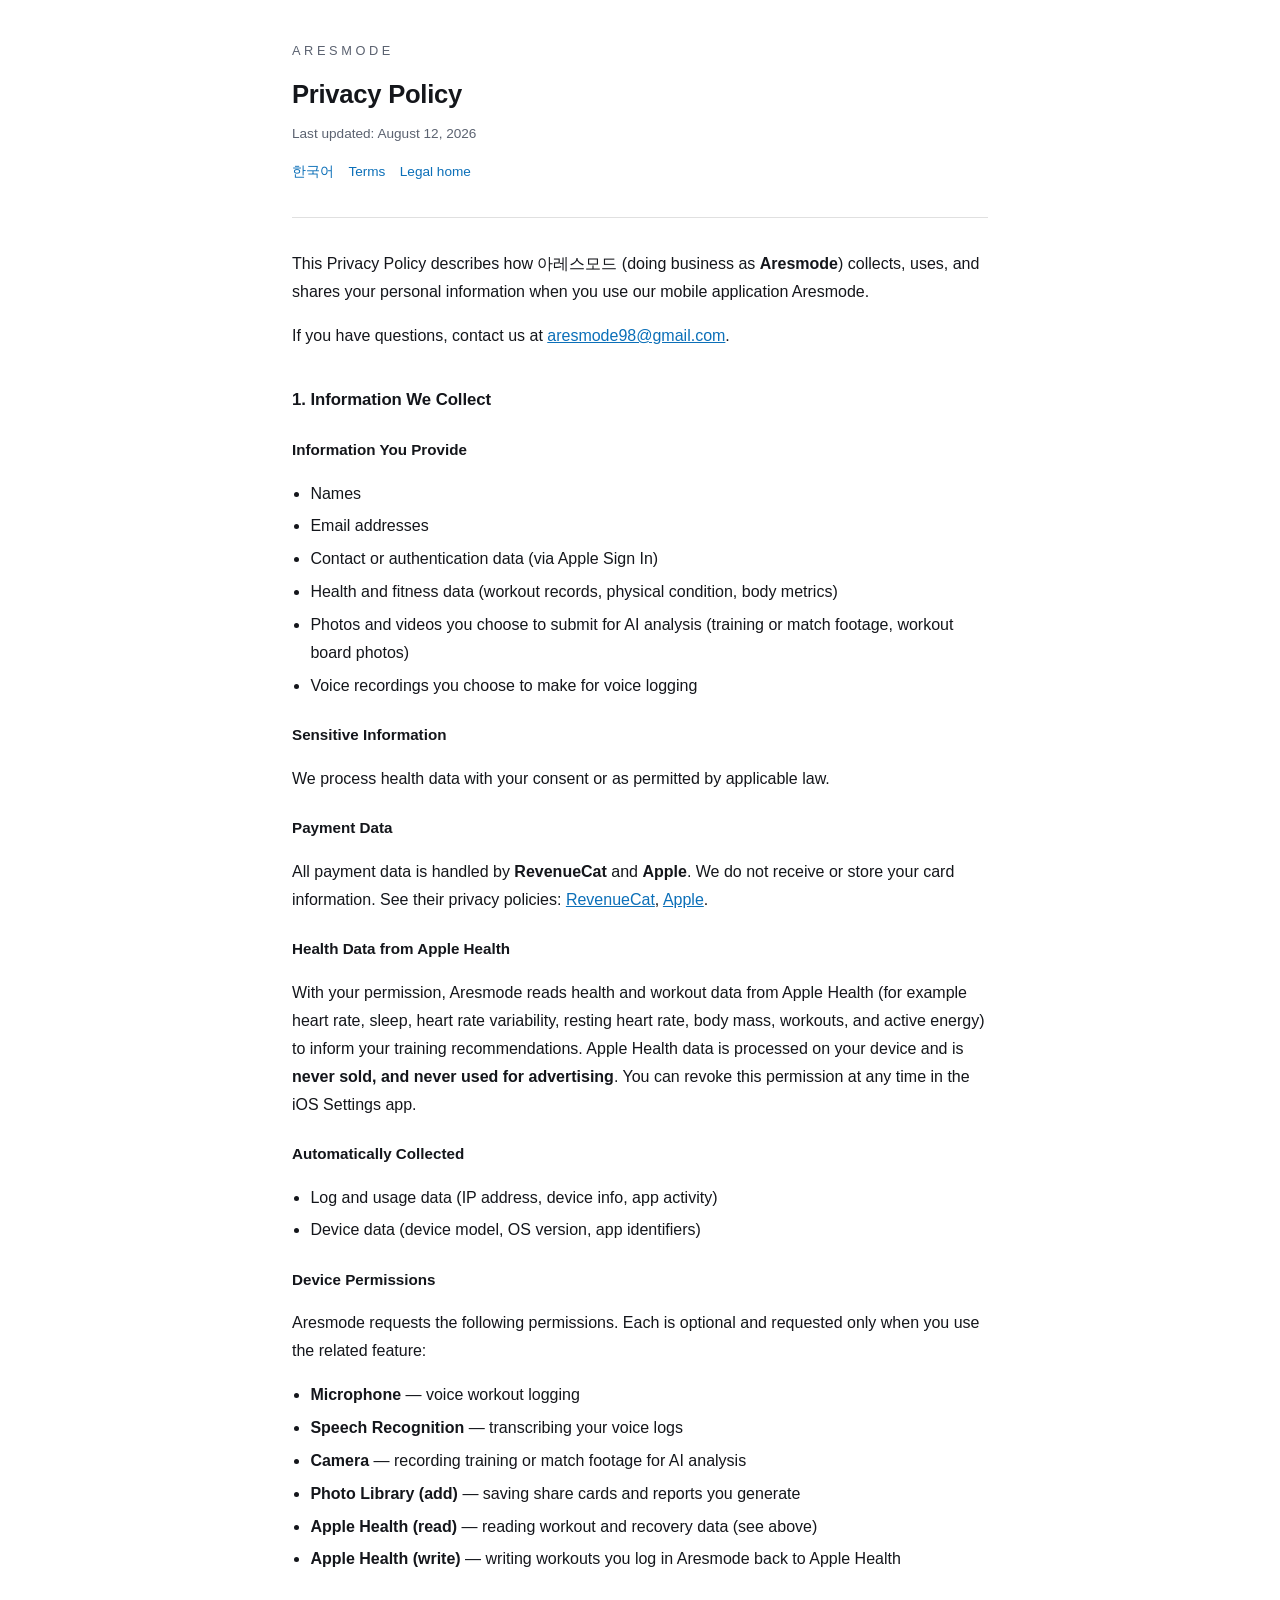
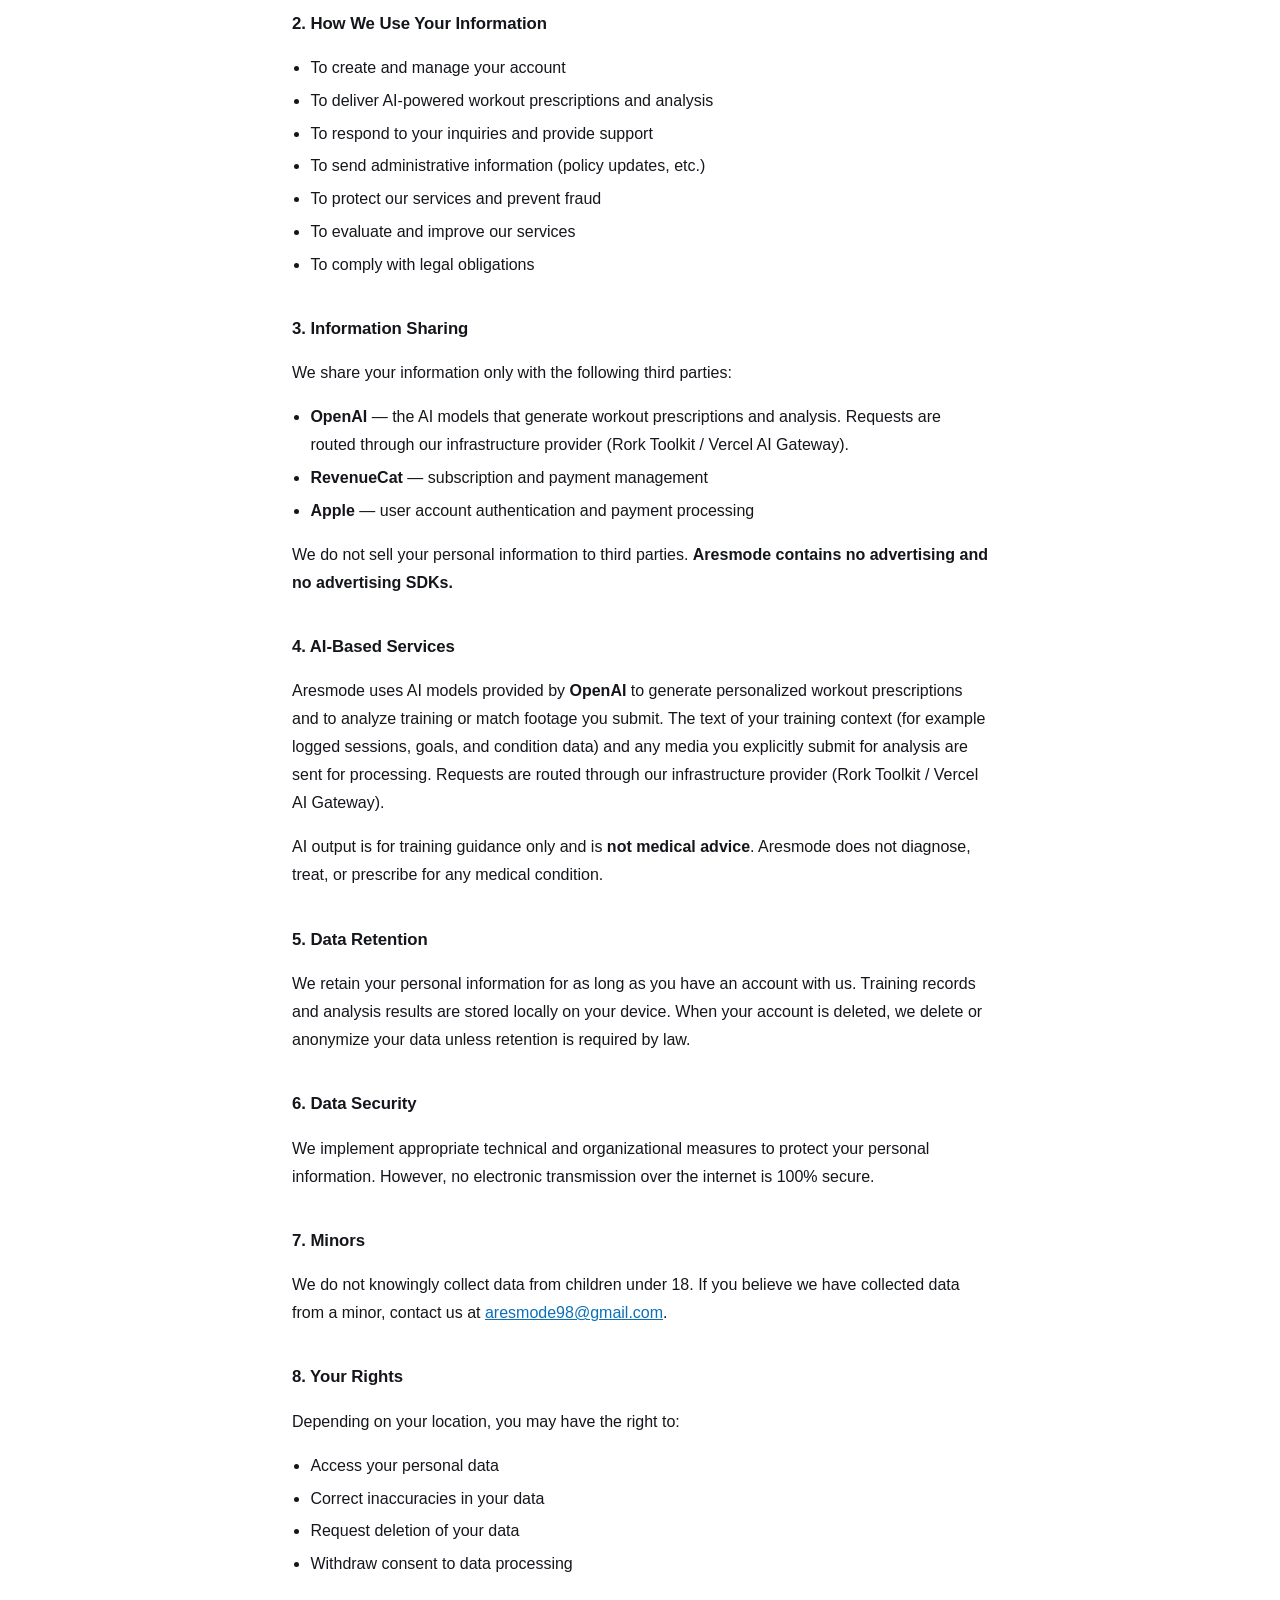
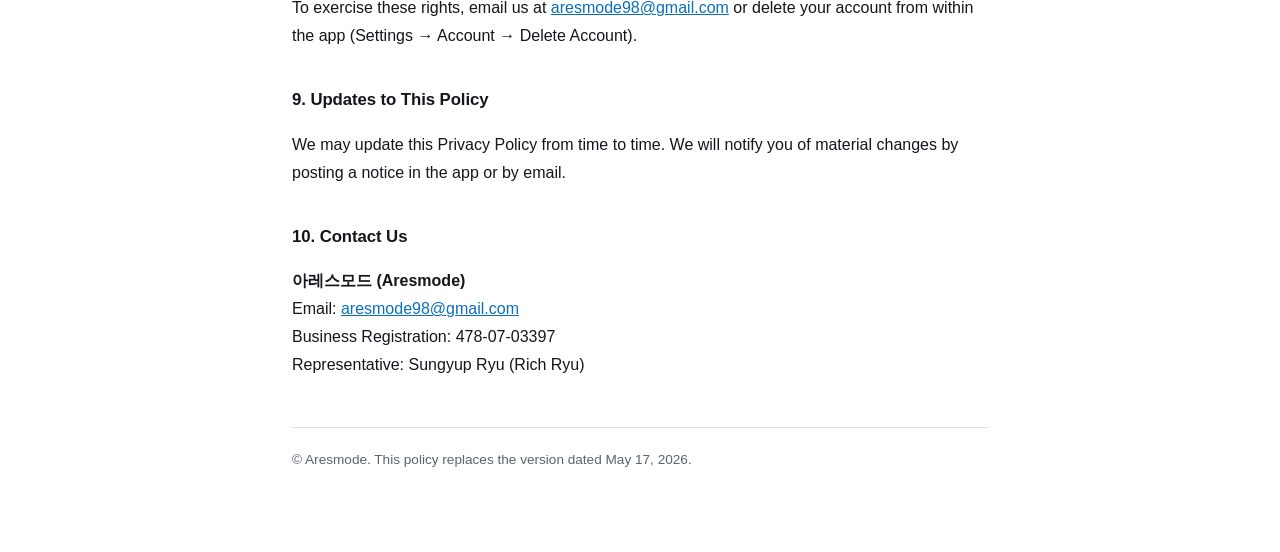
==== privacy/index.html @ 4cfdf3f3 "Aresmode legal — privacy & terms (en/ko) 라이브 문서(2026-05-17)를 옮기면서 코드와 어긋난 사실 3건을 정정: · AI 제공자 Anthro" ====
<!doctype html><html lang="en"><head><meta charset="utf-8">
<meta name="viewport" content="width=device-width,initial-scale=1">
<title>Privacy Policy — Aresmode</title><link rel="stylesheet" href="../style.css"></head>
<body><div class="wrap">
<header><div class="mark">Aresmode</div><h1>Privacy Policy</h1>
<p class="meta">Last updated: August 12, 2026</p>
<p class="lang"><a href="../ko/privacy/">한국어</a><a href="../terms/">Terms</a><a href="../">Legal home</a></p></header>

<p>This Privacy Policy describes how 아레스모드 (doing business as <strong>Aresmode</strong>) collects, uses, and shares your personal information when you use our mobile application Aresmode.</p>
<p>If you have questions, contact us at <a href="mailto:aresmode98@gmail.com">aresmode98@gmail.com</a>.</p>

<h2>1. Information We Collect</h2>
<h3>Information You Provide</h3>
<ul>
<li>Names</li>
<li>Email addresses</li>
<li>Contact or authentication data (via Apple Sign In)</li>
<li>Health and fitness data (workout records, physical condition, body metrics)</li>
<li>Photos and videos you choose to submit for AI analysis (training or match footage, workout board photos)</li>
<li>Voice recordings you choose to make for voice logging</li>
</ul>
<h3>Sensitive Information</h3>
<p>We process health data with your consent or as permitted by applicable law.</p>
<h3>Payment Data</h3>
<p>All payment data is handled by <strong>RevenueCat</strong> and <strong>Apple</strong>. We do not receive or store your card information. See their privacy policies: <a href="https://www.revenuecat.com/privacy">RevenueCat</a>, <a href="https://www.apple.com/legal/privacy">Apple</a>.</p>
<h3>Health Data from Apple Health</h3>
<p>With your permission, Aresmode reads health and workout data from Apple Health (for example heart rate, sleep, heart rate variability, resting heart rate, body mass, workouts, and active energy) to inform your training recommendations. Apple Health data is processed on your device and is <strong>never sold, and never used for advertising</strong>. You can revoke this permission at any time in the iOS Settings app.</p>
<h3>Automatically Collected</h3>
<ul>
<li>Log and usage data (IP address, device info, app activity)</li>
<li>Device data (device model, OS version, app identifiers)</li>
</ul>
<h3>Device Permissions</h3>
<p>Aresmode requests the following permissions. Each is optional and requested only when you use the related feature:</p>
<ul>
<li><strong>Microphone</strong> — voice workout logging</li>
<li><strong>Speech Recognition</strong> — transcribing your voice logs</li>
<li><strong>Camera</strong> — recording training or match footage for AI analysis</li>
<li><strong>Photo Library (add)</strong> — saving share cards and reports you generate</li>
<li><strong>Apple Health (read)</strong> — reading workout and recovery data (see above)</li>
<li><strong>Apple Health (write)</strong> — writing workouts you log in Aresmode back to Apple Health</li>
</ul>

<h2>2. How We Use Your Information</h2>
<ul>
<li>To create and manage your account</li>
<li>To deliver AI-powered workout prescriptions and analysis</li>
<li>To respond to your inquiries and provide support</li>
<li>To send administrative information (policy updates, etc.)</li>
<li>To protect our services and prevent fraud</li>
<li>To evaluate and improve our services</li>
<li>To comply with legal obligations</li>
</ul>

<h2>3. Information Sharing</h2>
<p>We share your information only with the following third parties:</p>
<ul>
<li><strong>OpenAI</strong> — the AI models that generate workout prescriptions and analysis. Requests are routed through our infrastructure provider (Rork Toolkit / Vercel AI Gateway).</li>
<li><strong>RevenueCat</strong> — subscription and payment management</li>
<li><strong>Apple</strong> — user account authentication and payment processing</li>
</ul>
<p>We do not sell your personal information to third parties. <strong>Aresmode contains no advertising and no advertising SDKs.</strong></p>

<h2>4. AI-Based Services</h2>
<p>Aresmode uses AI models provided by <strong>OpenAI</strong> to generate personalized workout prescriptions and to analyze training or match footage you submit. The text of your training context (for example logged sessions, goals, and condition data) and any media you explicitly submit for analysis are sent for processing. Requests are routed through our infrastructure provider (Rork Toolkit / Vercel AI Gateway).</p>
<p>AI output is for training guidance only and is <strong>not medical advice</strong>. Aresmode does not diagnose, treat, or prescribe for any medical condition.</p>

<h2>5. Data Retention</h2>
<p>We retain your personal information for as long as you have an account with us. Training records and analysis results are stored locally on your device. When your account is deleted, we delete or anonymize your data unless retention is required by law.</p>

<h2>6. Data Security</h2>
<p>We implement appropriate technical and organizational measures to protect your personal information. However, no electronic transmission over the internet is 100% secure.</p>

<h2>7. Minors</h2>
<p>We do not knowingly collect data from children under 18. If you believe we have collected data from a minor, contact us at <a href="mailto:aresmode98@gmail.com">aresmode98@gmail.com</a>.</p>

<h2>8. Your Rights</h2>
<p>Depending on your location, you may have the right to:</p>
<ul>
<li>Access your personal data</li>
<li>Correct inaccuracies in your data</li>
<li>Request deletion of your data</li>
<li>Withdraw consent to data processing</li>
</ul>
<p>To exercise these rights, email us at <a href="mailto:aresmode98@gmail.com">aresmode98@gmail.com</a> or delete your account from within the app (Settings → Account → Delete Account).</p>

<h2>9. Updates to This Policy</h2>
<p>We may update this Privacy Policy from time to time. We will notify you of material changes by posting a notice in the app or by email.</p>

<h2>10. Contact Us</h2>
<p><strong>아레스모드 (Aresmode)</strong><br>
Email: <a href="mailto:aresmode98@gmail.com">aresmode98@gmail.com</a><br>
Business Registration: 478-07-03397<br>
Representative: Sungyup Ryu (Rich Ryu)</p>

<footer>© Aresmode. This policy replaces the version dated May 17, 2026.</footer>
</div></body></html>
---- style.css ----
:root{--bg:#0B0D12;--ink:#E8E9ED;--sub:#9AA0AC;--rule:rgba(255,255,255,.11);--accent:#5ABEFA}
*{box-sizing:border-box}
body{margin:0;background:var(--bg);color:var(--ink);
  font:16px/1.75 -apple-system,BlinkMacSystemFont,"Segoe UI","Apple SD Gothic Neo",sans-serif;
  -webkit-text-size-adjust:100%}
.wrap{max-width:46rem;margin:0 auto;padding:2.5rem 1.25rem 5rem}
header{border-bottom:1px solid var(--rule);padding-bottom:1.25rem;margin-bottom:2rem}
.mark{font-size:.8rem;letter-spacing:.28em;color:var(--sub);text-transform:uppercase}
h1{font-size:1.6rem;margin:.6rem 0 .3rem;letter-spacing:-.01em}
.meta{color:var(--sub);font-size:.85rem;margin:0}
.lang{margin-top:.9rem;font-size:.85rem}
.lang a{color:var(--accent);text-decoration:none;margin-right:.9rem}
.lang a:hover{text-decoration:underline}
h2{font-size:1.05rem;margin:2.2rem 0 .6rem;letter-spacing:-.005em}
h3{font-size:.95rem;margin:1.4rem 0 .4rem;color:var(--ink)}
p,li{color:var(--ink)}
ul{padding-left:1.15rem}
li{margin:.3rem 0}
a{color:var(--accent)}
hr{border:0;border-top:1px solid var(--rule);margin:2.5rem 0}
.note{color:var(--sub);font-size:.9rem}
.card{border:1px solid var(--rule);border-radius:14px;padding:1rem 1.15rem;margin:1.2rem 0}
footer{margin-top:3rem;padding-top:1.25rem;border-top:1px solid var(--rule);color:var(--sub);font-size:.85rem}
@media (prefers-color-scheme: light){
  :root{--bg:#FFFFFF;--ink:#14161B;--sub:#5B6270;--rule:rgba(0,0,0,.12);--accent:#0B6FB8}
}
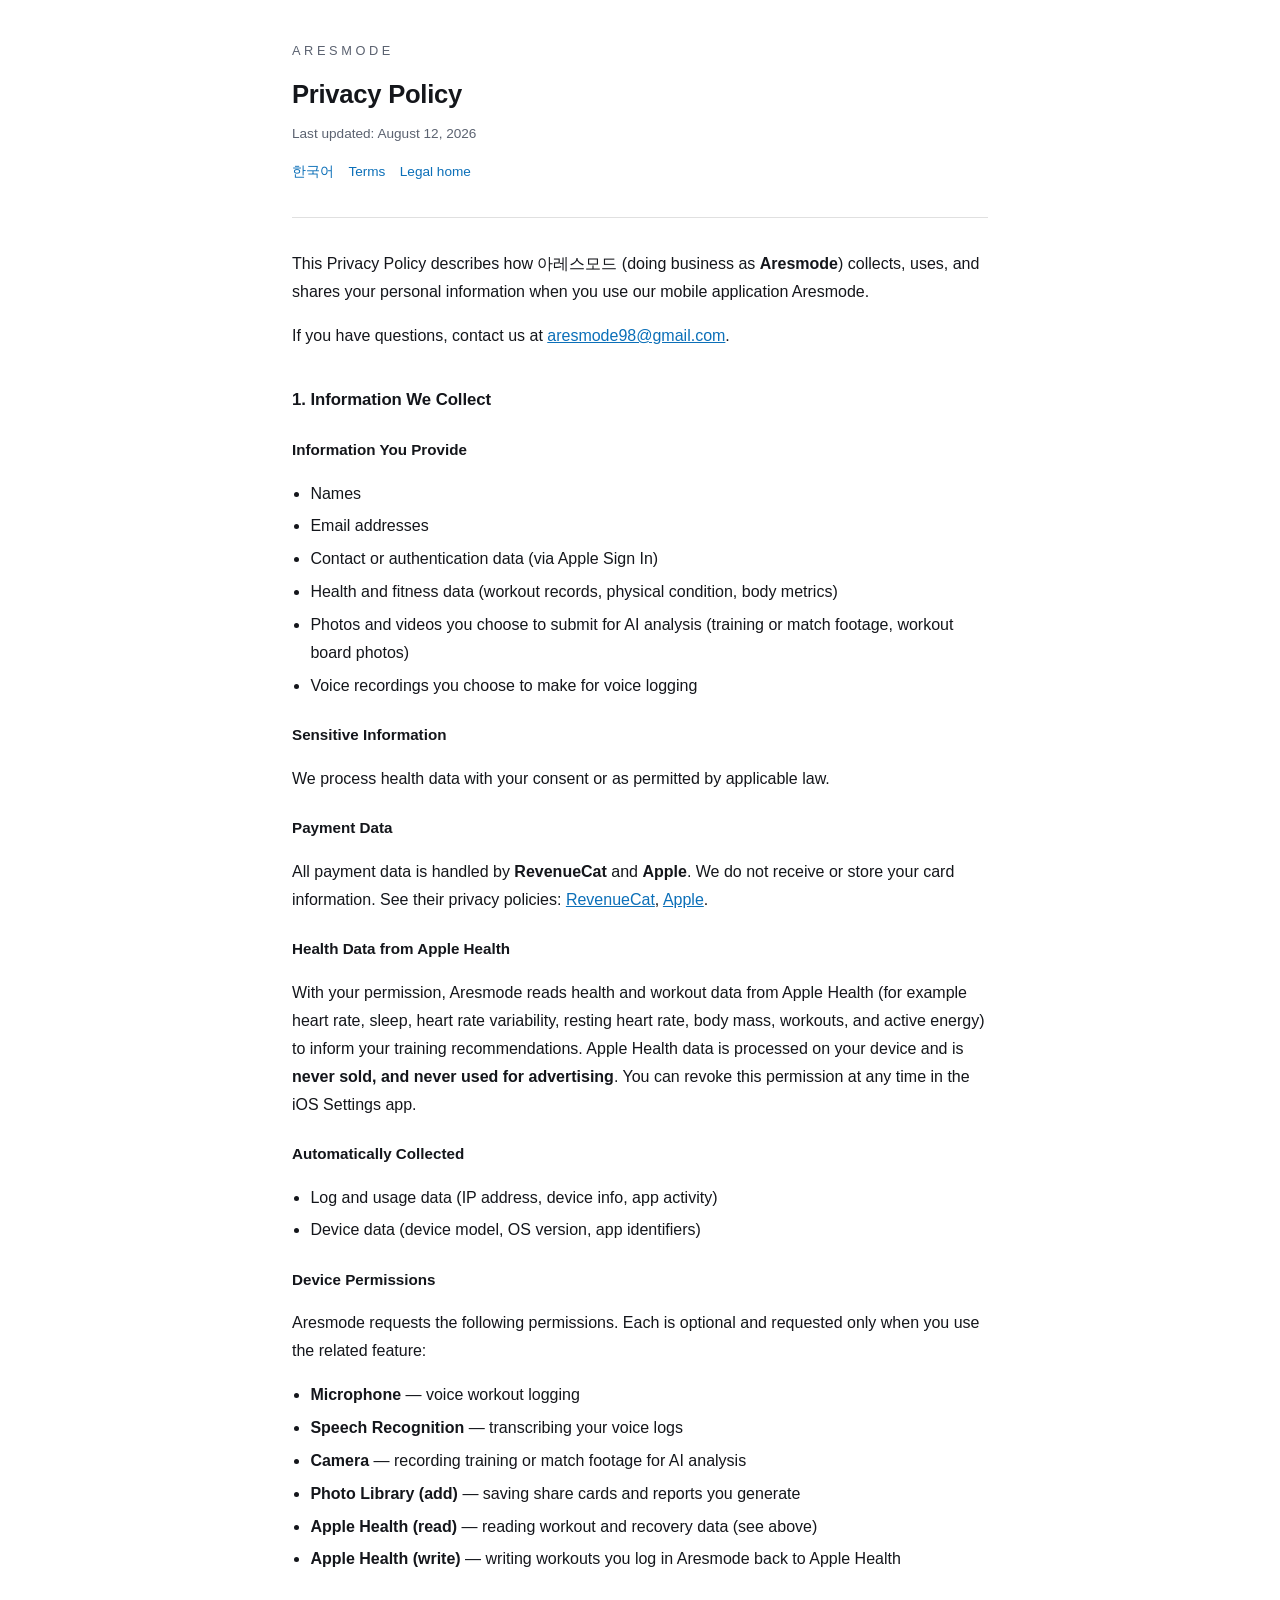
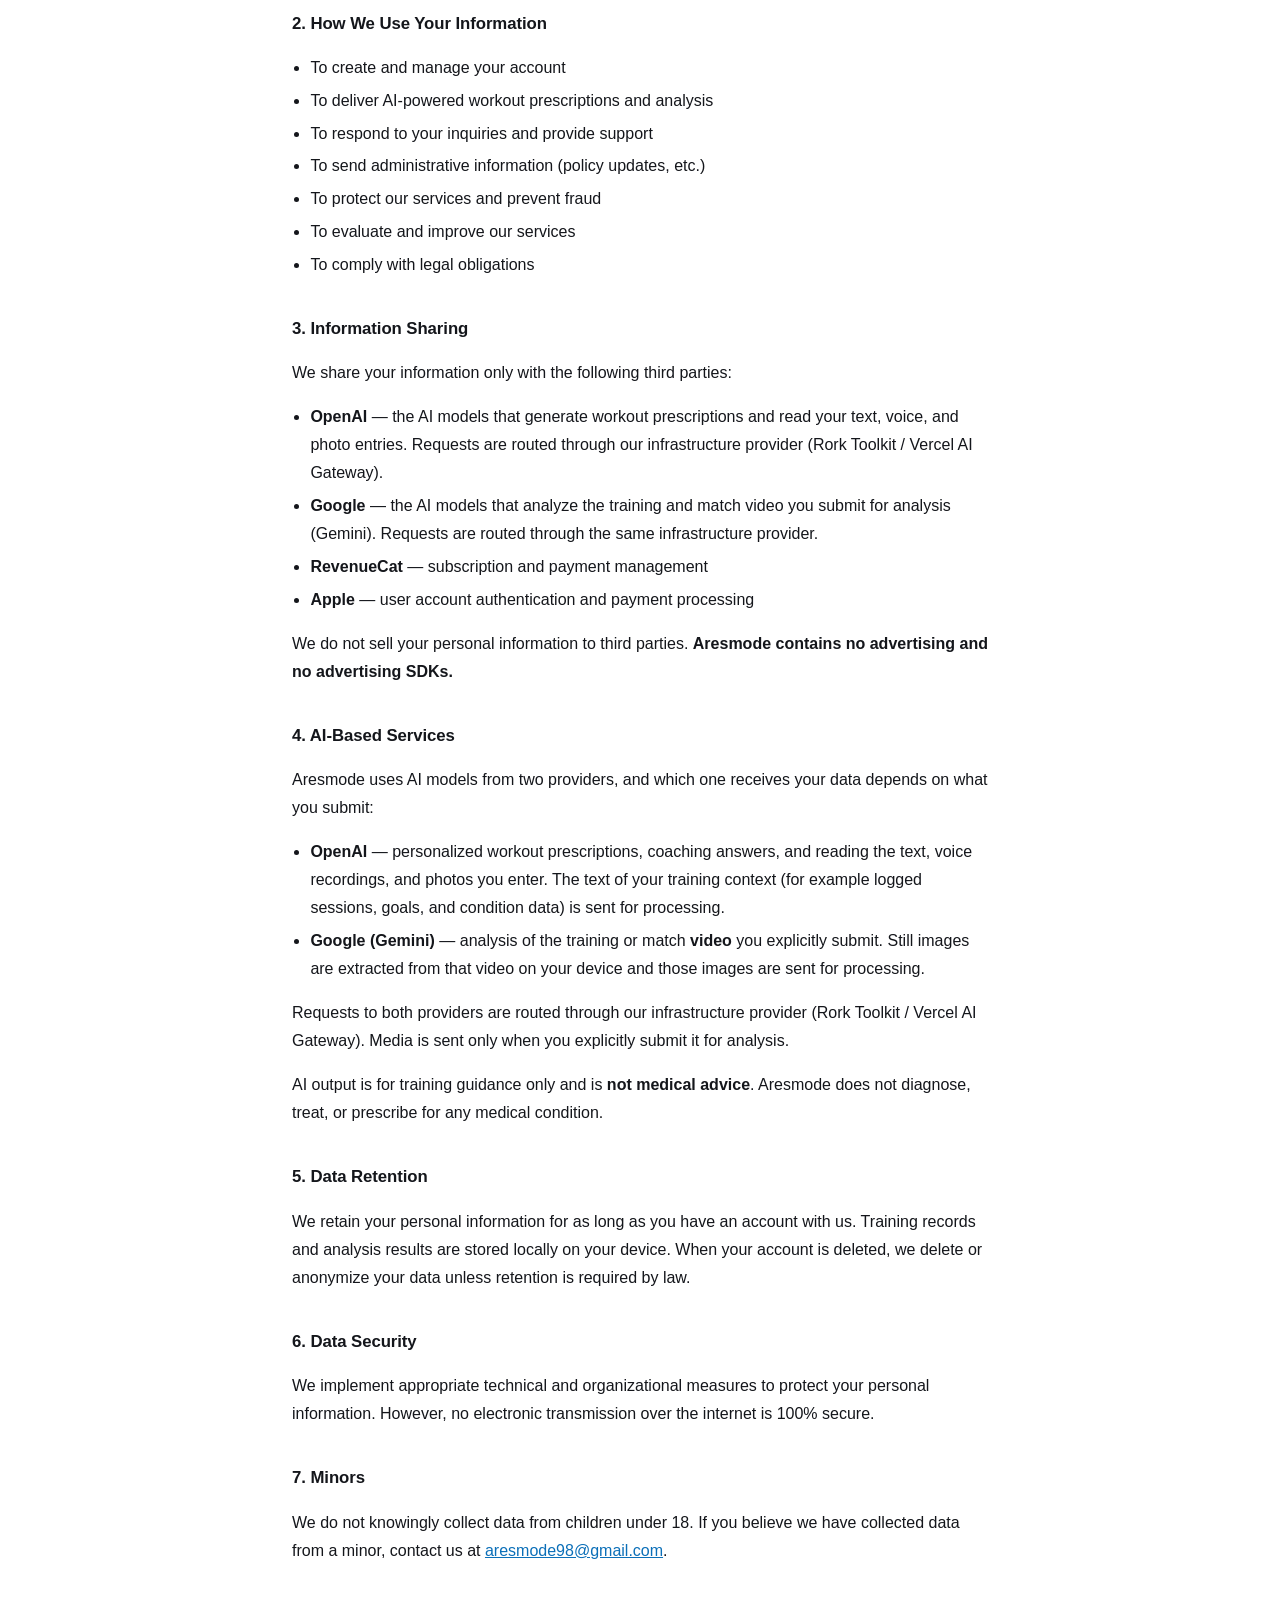
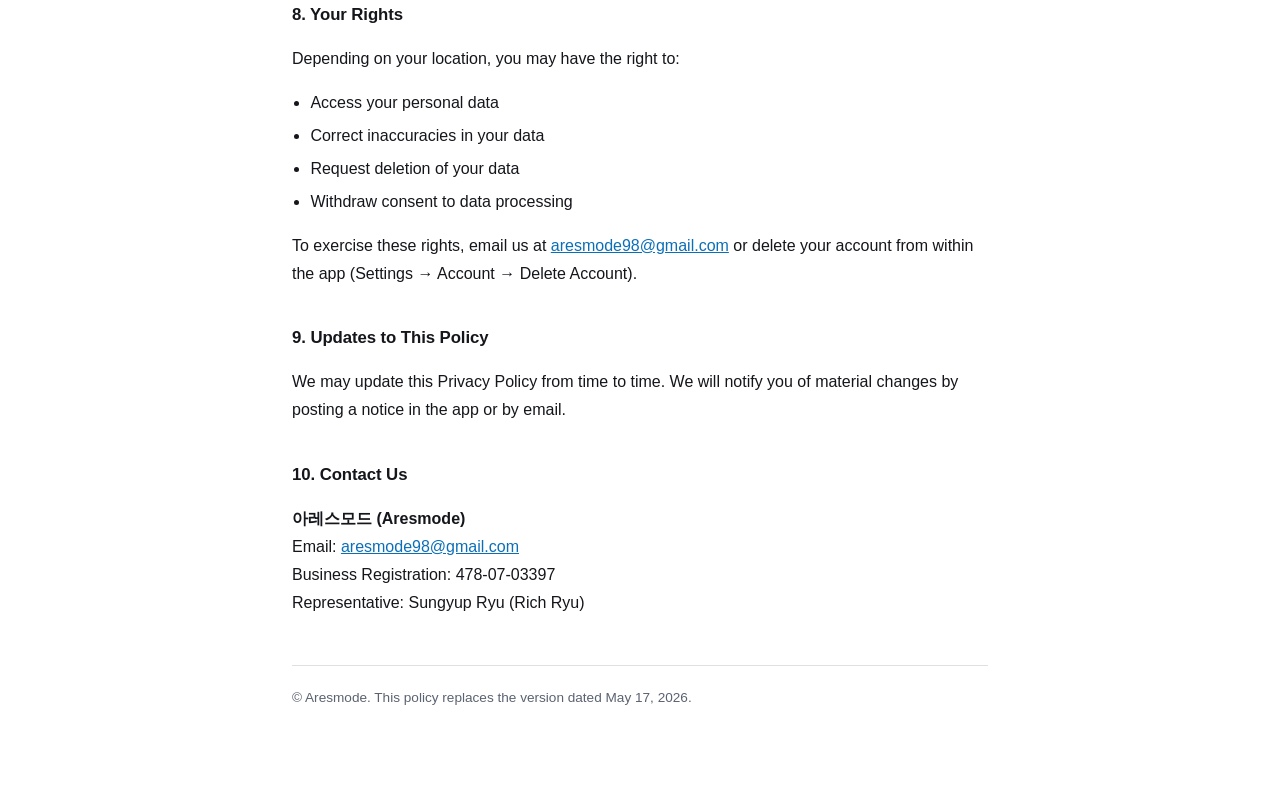
==== commit df3da050: "[privacy] AI 제공자 고지 정정 — 영상 분석은 Google(Gemini)이 받는다 #678에서 경기영상·자세영상 분석이 google/gemini-2.5-pro로 갈렸는데" ====
--- a/privacy/index.html
+++ b/privacy/index.html
@@ -55,14 +55,20 @@
 <h2>3. Information Sharing</h2>
 <p>We share your information only with the following third parties:</p>
 <ul>
-<li><strong>OpenAI</strong> — the AI models that generate workout prescriptions and analysis. Requests are routed through our infrastructure provider (Rork Toolkit / Vercel AI Gateway).</li>
+<li><strong>OpenAI</strong> — the AI models that generate workout prescriptions and read your text, voice, and photo entries. Requests are routed through our infrastructure provider (Rork Toolkit / Vercel AI Gateway).</li>
+<li><strong>Google</strong> — the AI models that analyze the training and match video you submit for analysis (Gemini). Requests are routed through the same infrastructure provider.</li>
 <li><strong>RevenueCat</strong> — subscription and payment management</li>
 <li><strong>Apple</strong> — user account authentication and payment processing</li>
 </ul>
 <p>We do not sell your personal information to third parties. <strong>Aresmode contains no advertising and no advertising SDKs.</strong></p>
 
 <h2>4. AI-Based Services</h2>
-<p>Aresmode uses AI models provided by <strong>OpenAI</strong> to generate personalized workout prescriptions and to analyze training or match footage you submit. The text of your training context (for example logged sessions, goals, and condition data) and any media you explicitly submit for analysis are sent for processing. Requests are routed through our infrastructure provider (Rork Toolkit / Vercel AI Gateway).</p>
+<p>Aresmode uses AI models from two providers, and which one receives your data depends on what you submit:</p>
+<ul>
+<li><strong>OpenAI</strong> — personalized workout prescriptions, coaching answers, and reading the text, voice recordings, and photos you enter. The text of your training context (for example logged sessions, goals, and condition data) is sent for processing.</li>
+<li><strong>Google (Gemini)</strong> — analysis of the training or match <strong>video</strong> you explicitly submit. Still images are extracted from that video on your device and those images are sent for processing.</li>
+</ul>
+<p>Requests to both providers are routed through our infrastructure provider (Rork Toolkit / Vercel AI Gateway). Media is sent only when you explicitly submit it for analysis.</p>
 <p>AI output is for training guidance only and is <strong>not medical advice</strong>. Aresmode does not diagnose, treat, or prescribe for any medical condition.</p>
 
 <h2>5. Data Retention</h2>
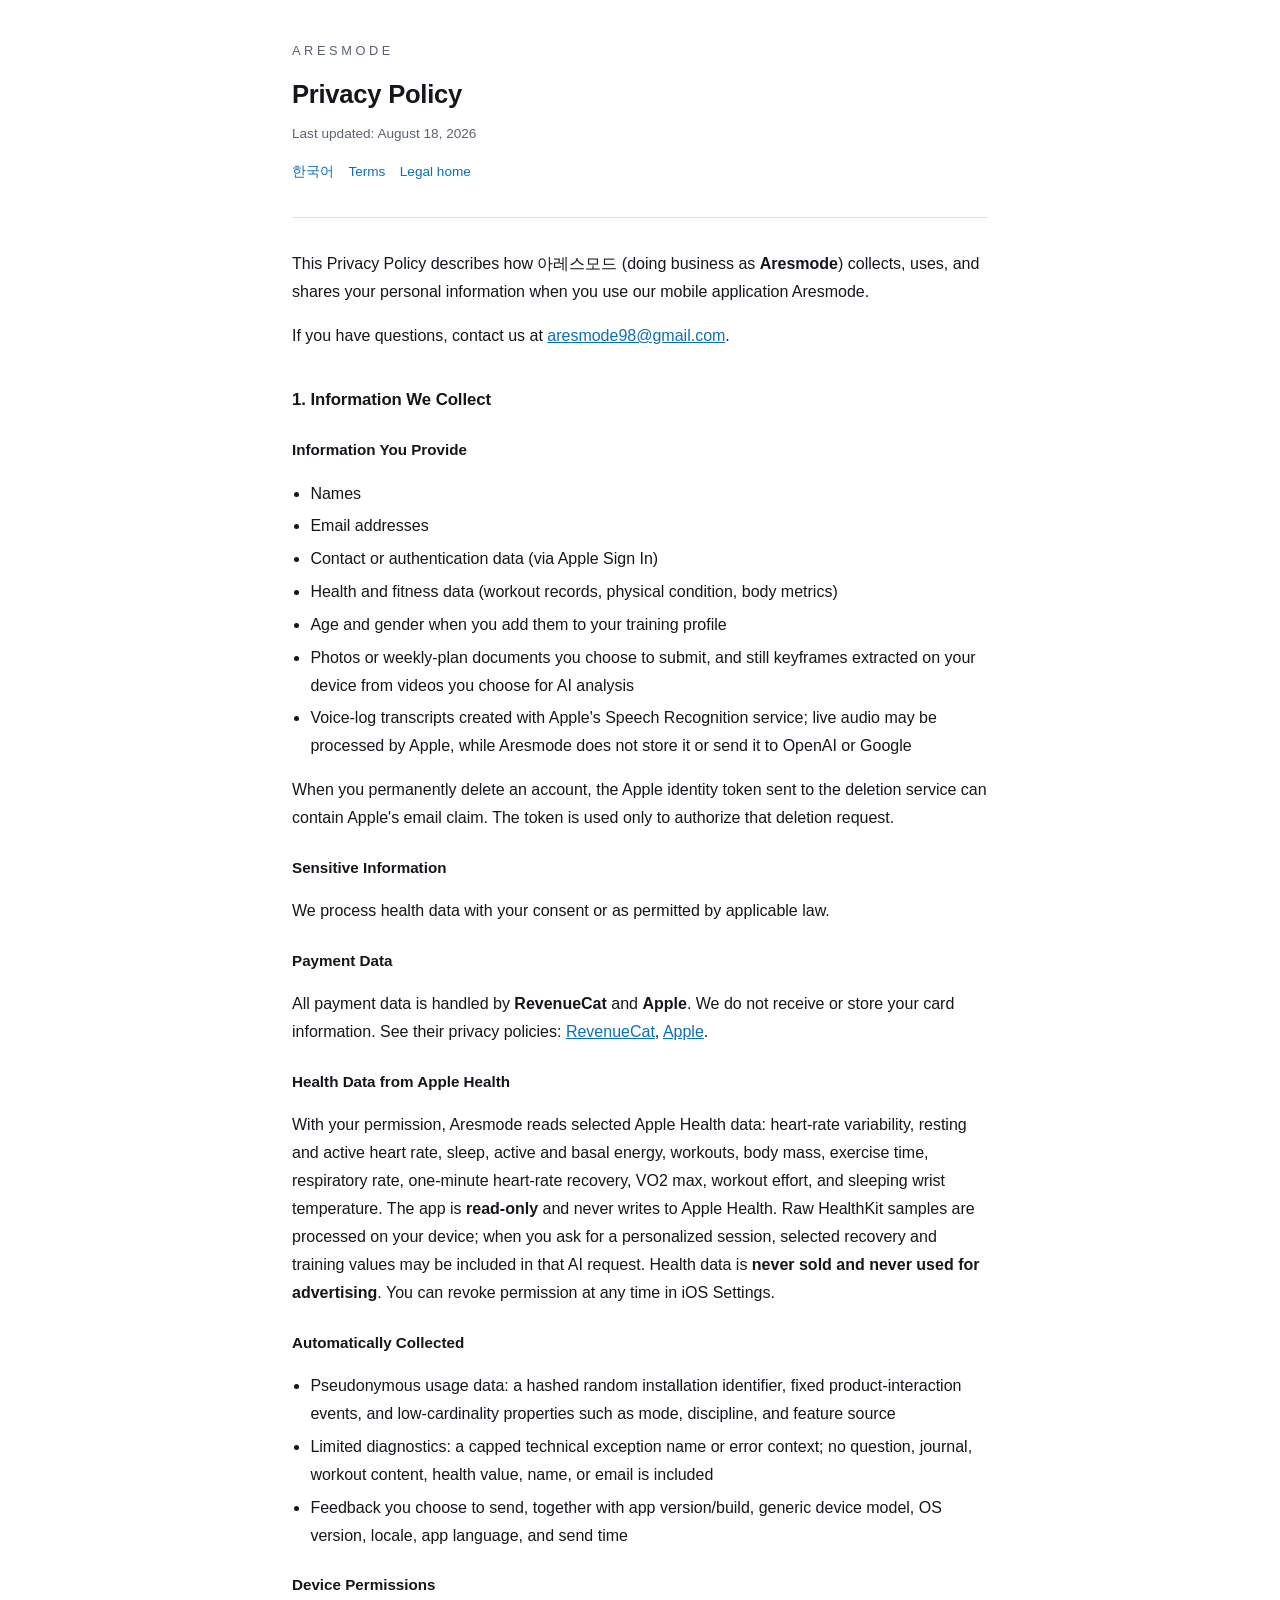
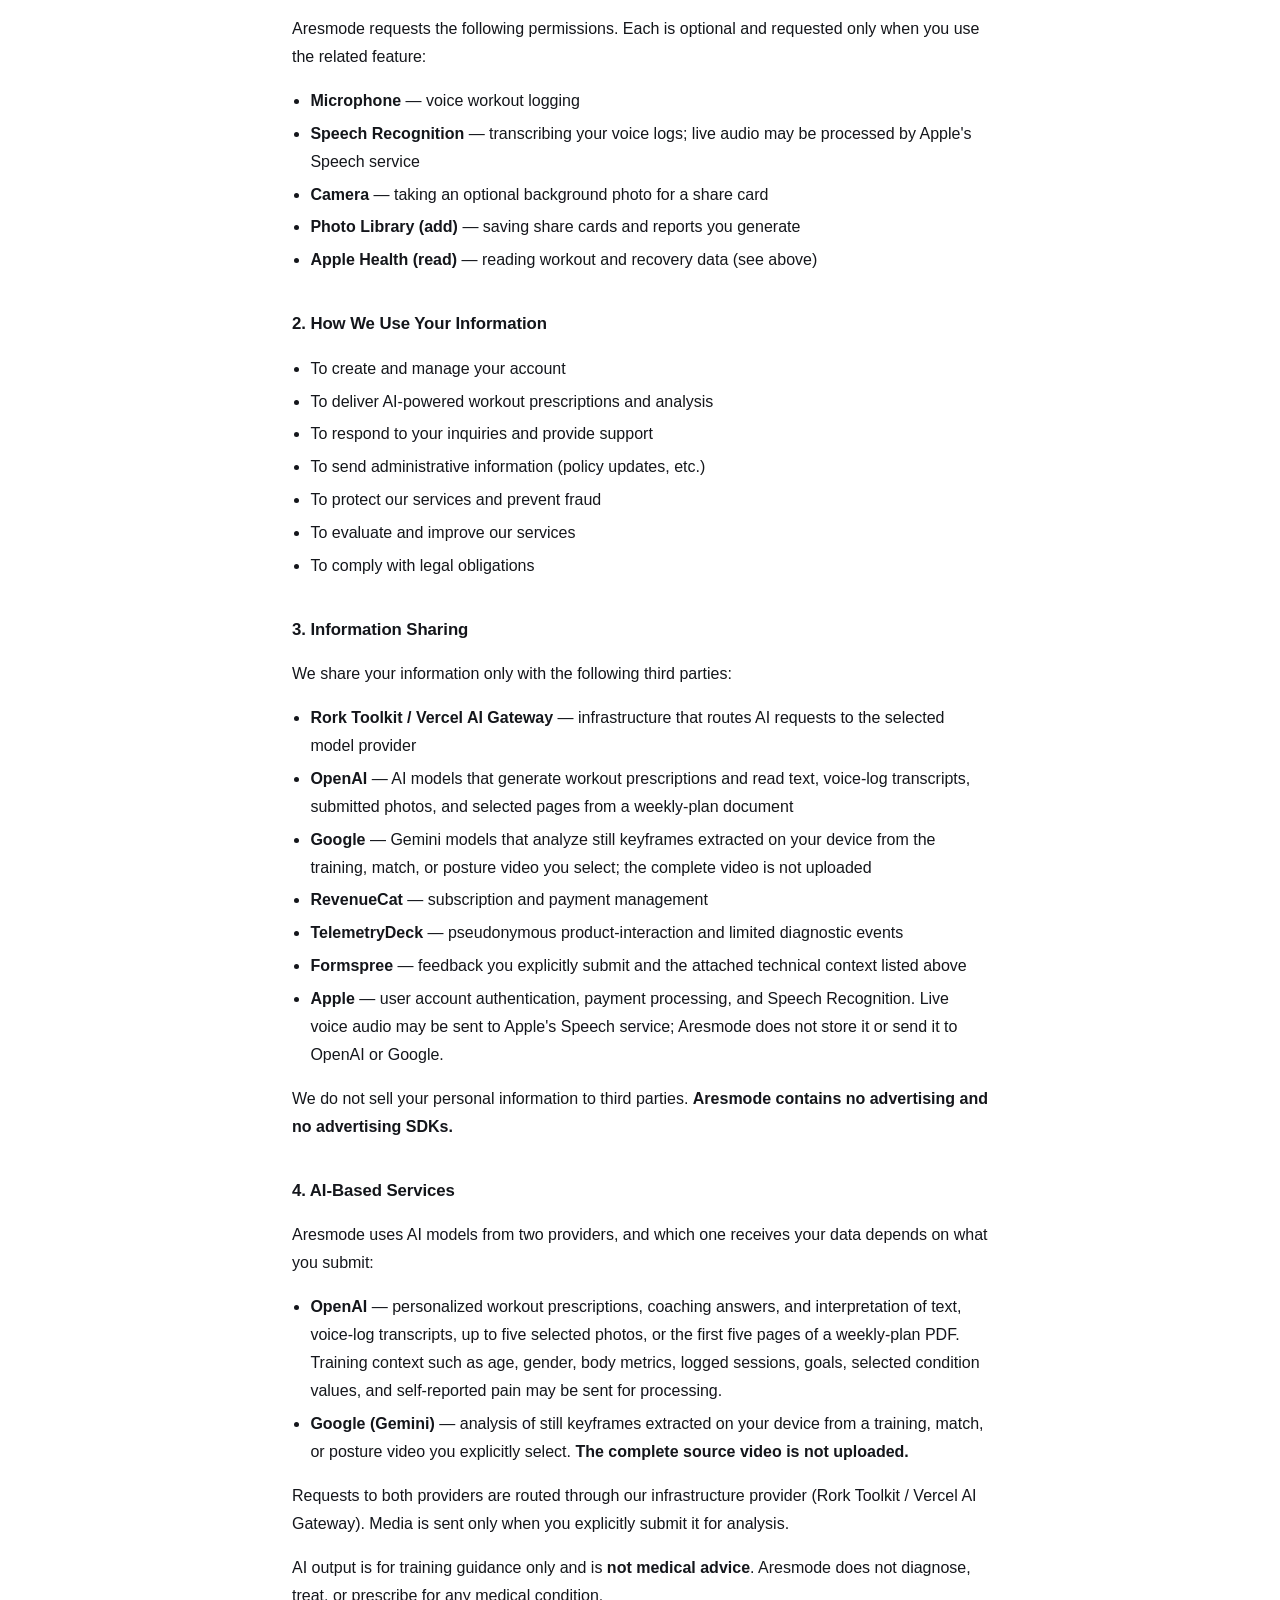
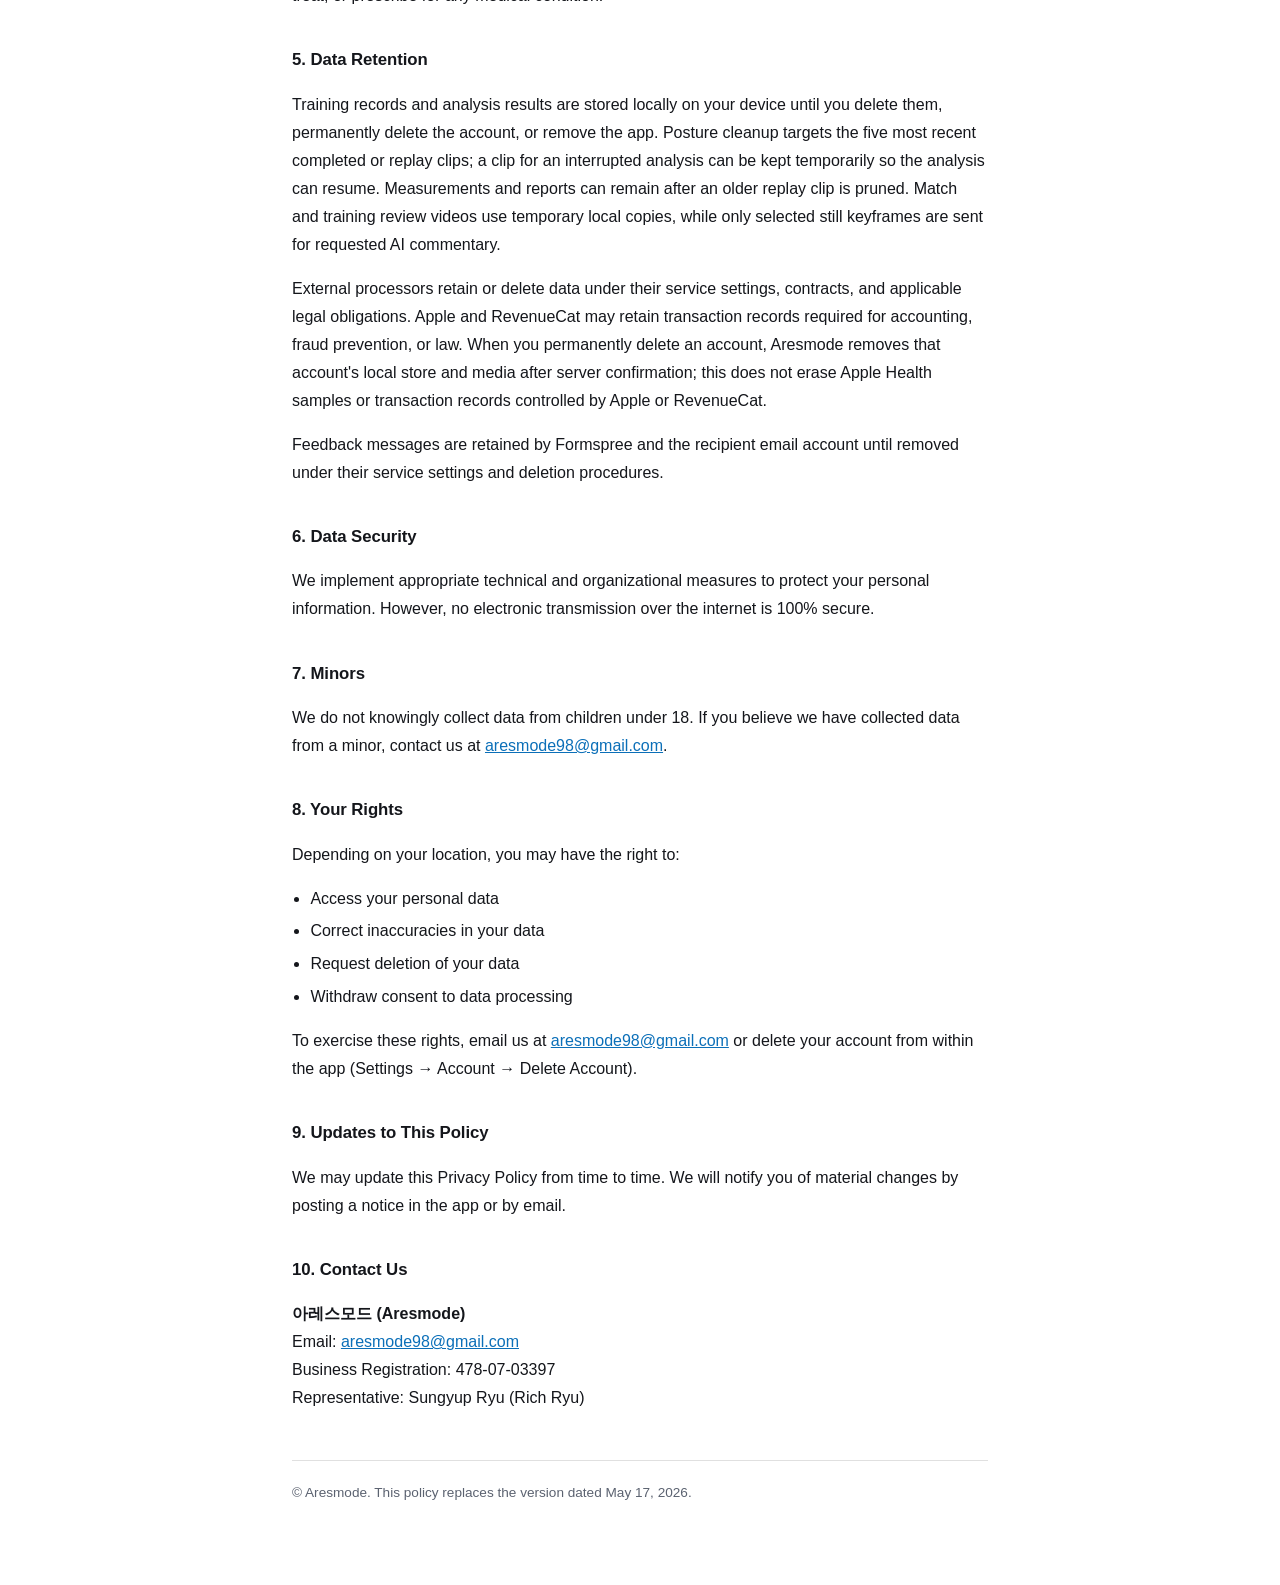
==== commit 83c9e1ae: "Update privacy policy to match app data flows Document HealthKit read-only access, AI media routing," ====
--- a/privacy/index.html
+++ b/privacy/index.html
@@ -3,7 +3,7 @@
 <title>Privacy Policy — Aresmode</title><link rel="stylesheet" href="../style.css"></head>
 <body><div class="wrap">
 <header><div class="mark">Aresmode</div><h1>Privacy Policy</h1>
-<p class="meta">Last updated: August 12, 2026</p>
+<p class="meta">Last updated: August 18, 2026</p>
 <p class="lang"><a href="../ko/privacy/">한국어</a><a href="../terms/">Terms</a><a href="../">Legal home</a></p></header>
 
 <p>This Privacy Policy describes how 아레스모드 (doing business as <strong>Aresmode</strong>) collects, uses, and shares your personal information when you use our mobile application Aresmode.</p>
@@ -16,29 +16,31 @@
 <li>Email addresses</li>
 <li>Contact or authentication data (via Apple Sign In)</li>
 <li>Health and fitness data (workout records, physical condition, body metrics)</li>
-<li>Photos and videos you choose to submit for AI analysis (training or match footage, workout board photos)</li>
-<li>Voice recordings you choose to make for voice logging</li>
+<li>Age and gender when you add them to your training profile</li>
+<li>Photos or weekly-plan documents you choose to submit, and still keyframes extracted on your device from videos you choose for AI analysis</li>
+<li>Voice-log transcripts created with Apple's Speech Recognition service; live audio may be processed by Apple, while Aresmode does not store it or send it to OpenAI or Google</li>
 </ul>
+<p>When you permanently delete an account, the Apple identity token sent to the deletion service can contain Apple's email claim. The token is used only to authorize that deletion request.</p>
 <h3>Sensitive Information</h3>
 <p>We process health data with your consent or as permitted by applicable law.</p>
 <h3>Payment Data</h3>
 <p>All payment data is handled by <strong>RevenueCat</strong> and <strong>Apple</strong>. We do not receive or store your card information. See their privacy policies: <a href="https://www.revenuecat.com/privacy">RevenueCat</a>, <a href="https://www.apple.com/legal/privacy">Apple</a>.</p>
 <h3>Health Data from Apple Health</h3>
-<p>With your permission, Aresmode reads health and workout data from Apple Health (for example heart rate, sleep, heart rate variability, resting heart rate, body mass, workouts, and active energy) to inform your training recommendations. Apple Health data is processed on your device and is <strong>never sold, and never used for advertising</strong>. You can revoke this permission at any time in the iOS Settings app.</p>
+<p>With your permission, Aresmode reads selected Apple Health data: heart-rate variability, resting and active heart rate, sleep, active and basal energy, workouts, body mass, exercise time, respiratory rate, one-minute heart-rate recovery, VO2 max, workout effort, and sleeping wrist temperature. The app is <strong>read-only</strong> and never writes to Apple Health. Raw HealthKit samples are processed on your device; when you ask for a personalized session, selected recovery and training values may be included in that AI request. Health data is <strong>never sold and never used for advertising</strong>. You can revoke permission at any time in iOS Settings.</p>
 <h3>Automatically Collected</h3>
 <ul>
-<li>Log and usage data (IP address, device info, app activity)</li>
-<li>Device data (device model, OS version, app identifiers)</li>
+<li>Pseudonymous usage data: a hashed random installation identifier, fixed product-interaction events, and low-cardinality properties such as mode, discipline, and feature source</li>
+<li>Limited diagnostics: a capped technical exception name or error context; no question, journal, workout content, health value, name, or email is included</li>
+<li>Feedback you choose to send, together with app version/build, generic device model, OS version, locale, app language, and send time</li>
 </ul>
 <h3>Device Permissions</h3>
 <p>Aresmode requests the following permissions. Each is optional and requested only when you use the related feature:</p>
 <ul>
 <li><strong>Microphone</strong> — voice workout logging</li>
-<li><strong>Speech Recognition</strong> — transcribing your voice logs</li>
-<li><strong>Camera</strong> — recording training or match footage for AI analysis</li>
+<li><strong>Speech Recognition</strong> — transcribing your voice logs; live audio may be processed by Apple's Speech service</li>
+<li><strong>Camera</strong> — taking an optional background photo for a share card</li>
 <li><strong>Photo Library (add)</strong> — saving share cards and reports you generate</li>
 <li><strong>Apple Health (read)</strong> — reading workout and recovery data (see above)</li>
-<li><strong>Apple Health (write)</strong> — writing workouts you log in Aresmode back to Apple Health</li>
 </ul>
 
 <h2>2. How We Use Your Information</h2>
@@ -55,24 +57,29 @@
 <h2>3. Information Sharing</h2>
 <p>We share your information only with the following third parties:</p>
 <ul>
-<li><strong>OpenAI</strong> — the AI models that generate workout prescriptions and read your text, voice, and photo entries. Requests are routed through our infrastructure provider (Rork Toolkit / Vercel AI Gateway).</li>
-<li><strong>Google</strong> — the AI models that analyze the training and match video you submit for analysis (Gemini). Requests are routed through the same infrastructure provider.</li>
+<li><strong>Rork Toolkit / Vercel AI Gateway</strong> — infrastructure that routes AI requests to the selected model provider</li>
+<li><strong>OpenAI</strong> — AI models that generate workout prescriptions and read text, voice-log transcripts, submitted photos, and selected pages from a weekly-plan document</li>
+<li><strong>Google</strong> — Gemini models that analyze still keyframes extracted on your device from the training, match, or posture video you select; the complete video is not uploaded</li>
 <li><strong>RevenueCat</strong> — subscription and payment management</li>
-<li><strong>Apple</strong> — user account authentication and payment processing</li>
+<li><strong>TelemetryDeck</strong> — pseudonymous product-interaction and limited diagnostic events</li>
+<li><strong>Formspree</strong> — feedback you explicitly submit and the attached technical context listed above</li>
+<li><strong>Apple</strong> — user account authentication, payment processing, and Speech Recognition. Live voice audio may be sent to Apple's Speech service; Aresmode does not store it or send it to OpenAI or Google.</li>
 </ul>
 <p>We do not sell your personal information to third parties. <strong>Aresmode contains no advertising and no advertising SDKs.</strong></p>
 
 <h2>4. AI-Based Services</h2>
 <p>Aresmode uses AI models from two providers, and which one receives your data depends on what you submit:</p>
 <ul>
-<li><strong>OpenAI</strong> — personalized workout prescriptions, coaching answers, and reading the text, voice recordings, and photos you enter. The text of your training context (for example logged sessions, goals, and condition data) is sent for processing.</li>
-<li><strong>Google (Gemini)</strong> — analysis of the training or match <strong>video</strong> you explicitly submit. Still images are extracted from that video on your device and those images are sent for processing.</li>
+<li><strong>OpenAI</strong> — personalized workout prescriptions, coaching answers, and interpretation of text, voice-log transcripts, up to five selected photos, or the first five pages of a weekly-plan PDF. Training context such as age, gender, body metrics, logged sessions, goals, selected condition values, and self-reported pain may be sent for processing.</li>
+<li><strong>Google (Gemini)</strong> — analysis of still keyframes extracted on your device from a training, match, or posture video you explicitly select. <strong>The complete source video is not uploaded.</strong></li>
 </ul>
 <p>Requests to both providers are routed through our infrastructure provider (Rork Toolkit / Vercel AI Gateway). Media is sent only when you explicitly submit it for analysis.</p>
 <p>AI output is for training guidance only and is <strong>not medical advice</strong>. Aresmode does not diagnose, treat, or prescribe for any medical condition.</p>
 
 <h2>5. Data Retention</h2>
-<p>We retain your personal information for as long as you have an account with us. Training records and analysis results are stored locally on your device. When your account is deleted, we delete or anonymize your data unless retention is required by law.</p>
+<p>Training records and analysis results are stored locally on your device until you delete them, permanently delete the account, or remove the app. Posture cleanup targets the five most recent completed or replay clips; a clip for an interrupted analysis can be kept temporarily so the analysis can resume. Measurements and reports can remain after an older replay clip is pruned. Match and training review videos use temporary local copies, while only selected still keyframes are sent for requested AI commentary.</p>
+<p>External processors retain or delete data under their service settings, contracts, and applicable legal obligations. Apple and RevenueCat may retain transaction records required for accounting, fraud prevention, or law. When you permanently delete an account, Aresmode removes that account's local store and media after server confirmation; this does not erase Apple Health samples or transaction records controlled by Apple or RevenueCat.</p>
+<p>Feedback messages are retained by Formspree and the recipient email account until removed under their service settings and deletion procedures.</p>
 
 <h2>6. Data Security</h2>
 <p>We implement appropriate technical and organizational measures to protect your personal information. However, no electronic transmission over the internet is 100% secure.</p>
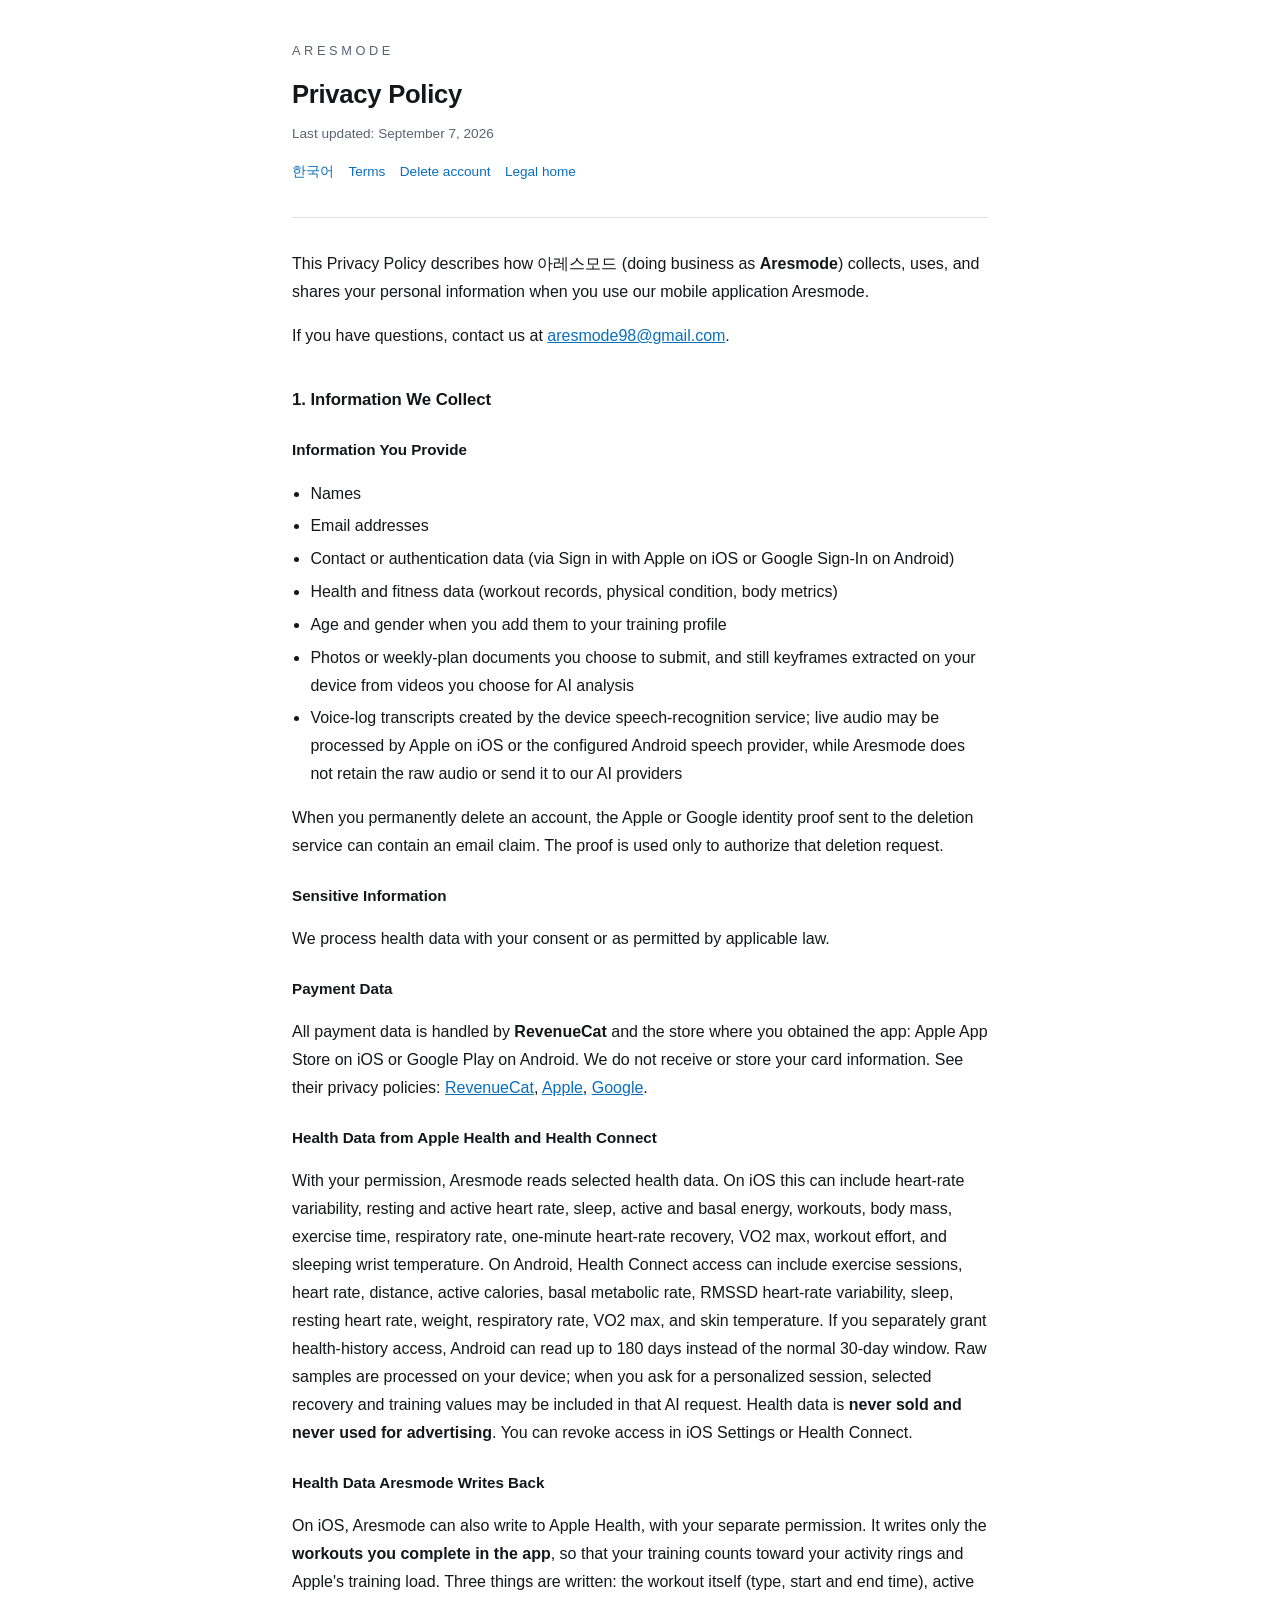
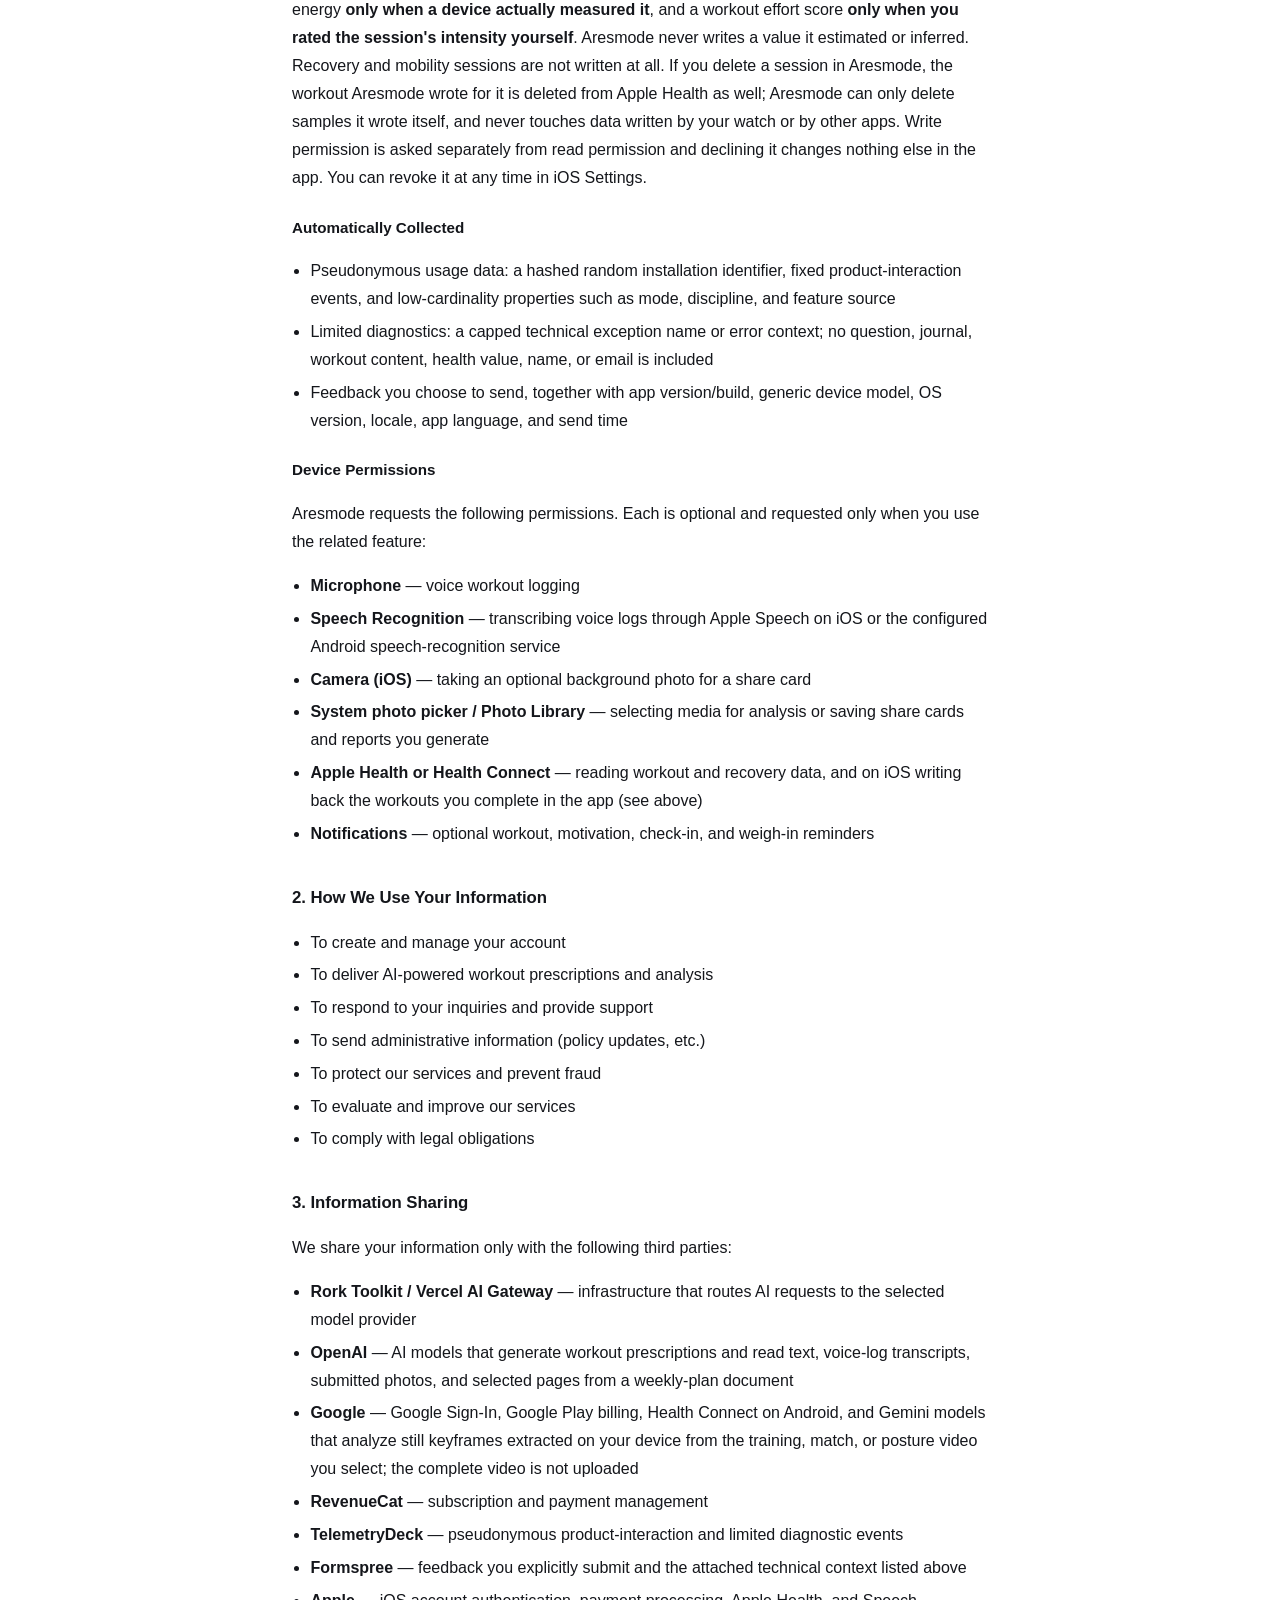
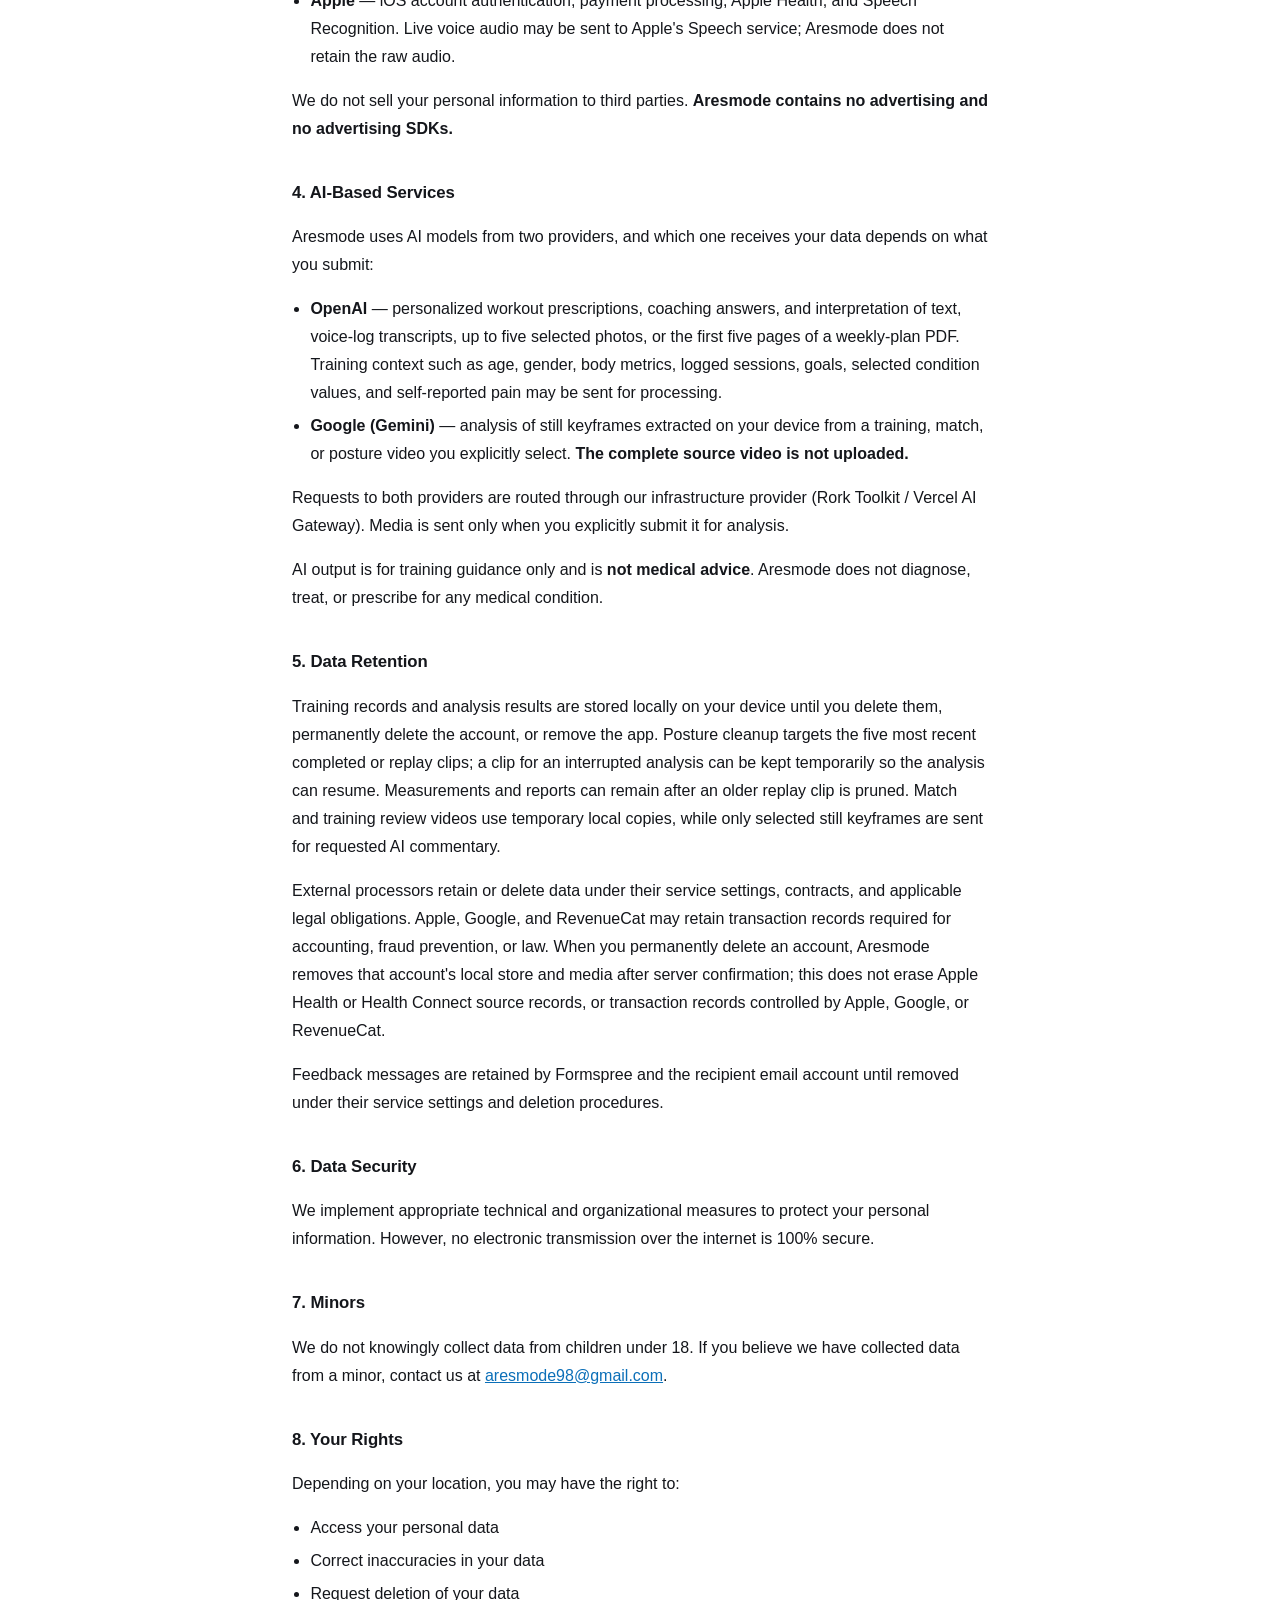
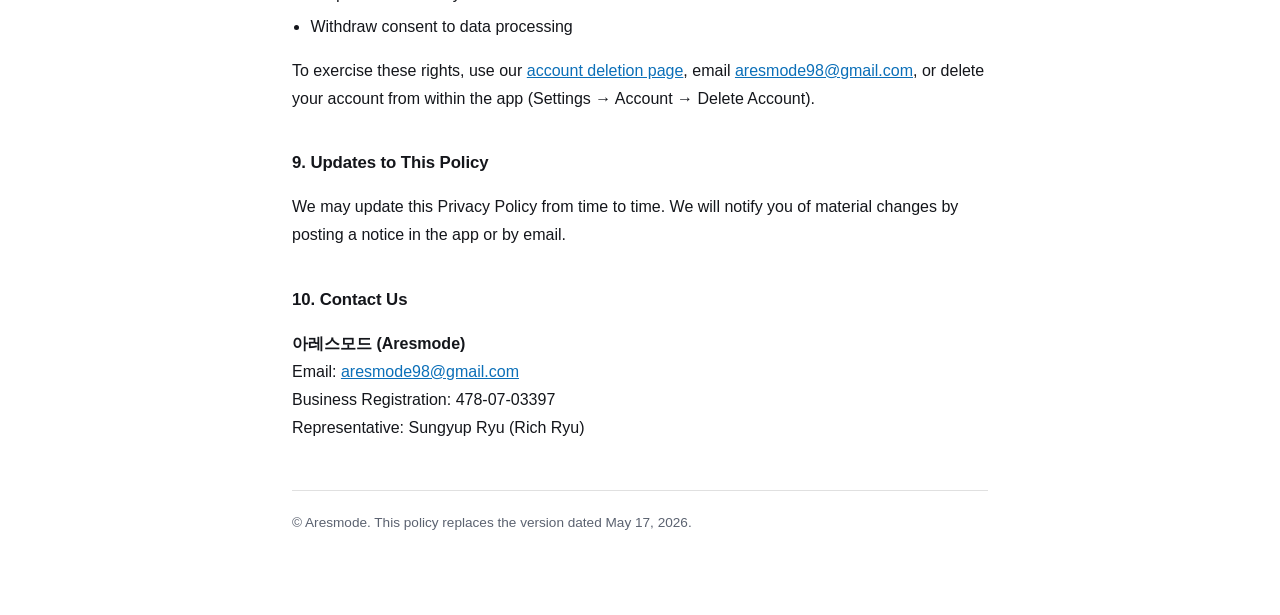
==== commit acf096d8: "[privacy] Android/Health Connect + Health write-back Two changes were pending in the working tree an" ====
--- a/privacy/index.html
+++ b/privacy/index.html
@@ -3,8 +3,8 @@
 <title>Privacy Policy — Aresmode</title><link rel="stylesheet" href="../style.css"></head>
 <body><div class="wrap">
 <header><div class="mark">Aresmode</div><h1>Privacy Policy</h1>
-<p class="meta">Last updated: August 18, 2026</p>
-<p class="lang"><a href="../ko/privacy/">한국어</a><a href="../terms/">Terms</a><a href="../">Legal home</a></p></header>
+<p class="meta">Last updated: September 7, 2026</p>
+<p class="lang"><a href="../ko/privacy/">한국어</a><a href="../terms/">Terms</a><a href="../delete-account/">Delete account</a><a href="../">Legal home</a></p></header>
 
 <p>This Privacy Policy describes how 아레스모드 (doing business as <strong>Aresmode</strong>) collects, uses, and shares your personal information when you use our mobile application Aresmode.</p>
 <p>If you have questions, contact us at <a href="mailto:aresmode98@gmail.com">aresmode98@gmail.com</a>.</p>
@@ -14,19 +14,21 @@
 <ul>
 <li>Names</li>
 <li>Email addresses</li>
-<li>Contact or authentication data (via Apple Sign In)</li>
+<li>Contact or authentication data (via Sign in with Apple on iOS or Google Sign-In on Android)</li>
 <li>Health and fitness data (workout records, physical condition, body metrics)</li>
 <li>Age and gender when you add them to your training profile</li>
 <li>Photos or weekly-plan documents you choose to submit, and still keyframes extracted on your device from videos you choose for AI analysis</li>
-<li>Voice-log transcripts created with Apple's Speech Recognition service; live audio may be processed by Apple, while Aresmode does not store it or send it to OpenAI or Google</li>
+<li>Voice-log transcripts created by the device speech-recognition service; live audio may be processed by Apple on iOS or the configured Android speech provider, while Aresmode does not retain the raw audio or send it to our AI providers</li>
 </ul>
-<p>When you permanently delete an account, the Apple identity token sent to the deletion service can contain Apple's email claim. The token is used only to authorize that deletion request.</p>
+<p>When you permanently delete an account, the Apple or Google identity proof sent to the deletion service can contain an email claim. The proof is used only to authorize that deletion request.</p>
 <h3>Sensitive Information</h3>
 <p>We process health data with your consent or as permitted by applicable law.</p>
 <h3>Payment Data</h3>
-<p>All payment data is handled by <strong>RevenueCat</strong> and <strong>Apple</strong>. We do not receive or store your card information. See their privacy policies: <a href="https://www.revenuecat.com/privacy">RevenueCat</a>, <a href="https://www.apple.com/legal/privacy">Apple</a>.</p>
-<h3>Health Data from Apple Health</h3>
-<p>With your permission, Aresmode reads selected Apple Health data: heart-rate variability, resting and active heart rate, sleep, active and basal energy, workouts, body mass, exercise time, respiratory rate, one-minute heart-rate recovery, VO2 max, workout effort, and sleeping wrist temperature. The app is <strong>read-only</strong> and never writes to Apple Health. Raw HealthKit samples are processed on your device; when you ask for a personalized session, selected recovery and training values may be included in that AI request. Health data is <strong>never sold and never used for advertising</strong>. You can revoke permission at any time in iOS Settings.</p>
+<p>All payment data is handled by <strong>RevenueCat</strong> and the store where you obtained the app: Apple App Store on iOS or Google Play on Android. We do not receive or store your card information. See their privacy policies: <a href="https://www.revenuecat.com/privacy">RevenueCat</a>, <a href="https://www.apple.com/legal/privacy">Apple</a>, <a href="https://policies.google.com/privacy">Google</a>.</p>
+<h3>Health Data from Apple Health and Health Connect</h3>
+<p>With your permission, Aresmode reads selected health data. On iOS this can include heart-rate variability, resting and active heart rate, sleep, active and basal energy, workouts, body mass, exercise time, respiratory rate, one-minute heart-rate recovery, VO2 max, workout effort, and sleeping wrist temperature. On Android, Health Connect access can include exercise sessions, heart rate, distance, active calories, basal metabolic rate, RMSSD heart-rate variability, sleep, resting heart rate, weight, respiratory rate, VO2 max, and skin temperature. If you separately grant health-history access, Android can read up to 180 days instead of the normal 30-day window. Raw samples are processed on your device; when you ask for a personalized session, selected recovery and training values may be included in that AI request. Health data is <strong>never sold and never used for advertising</strong>. You can revoke access in iOS Settings or Health Connect.</p>
+<h3>Health Data Aresmode Writes Back</h3>
+<p>On iOS, Aresmode can also write to Apple Health, with your separate permission. It writes only the <strong>workouts you complete in the app</strong>, so that your training counts toward your activity rings and Apple's training load. Three things are written: the workout itself (type, start and end time), active energy <strong>only when a device actually measured it</strong>, and a workout effort score <strong>only when you rated the session's intensity yourself</strong>. Aresmode never writes a value it estimated or inferred. Recovery and mobility sessions are not written at all. If you delete a session in Aresmode, the workout Aresmode wrote for it is deleted from Apple Health as well; Aresmode can only delete samples it wrote itself, and never touches data written by your watch or by other apps. Write permission is asked separately from read permission and declining it changes nothing else in the app. You can revoke it at any time in iOS Settings.</p>
 <h3>Automatically Collected</h3>
 <ul>
 <li>Pseudonymous usage data: a hashed random installation identifier, fixed product-interaction events, and low-cardinality properties such as mode, discipline, and feature source</li>
@@ -37,10 +39,11 @@
 <p>Aresmode requests the following permissions. Each is optional and requested only when you use the related feature:</p>
 <ul>
 <li><strong>Microphone</strong> — voice workout logging</li>
-<li><strong>Speech Recognition</strong> — transcribing your voice logs; live audio may be processed by Apple's Speech service</li>
-<li><strong>Camera</strong> — taking an optional background photo for a share card</li>
-<li><strong>Photo Library (add)</strong> — saving share cards and reports you generate</li>
-<li><strong>Apple Health (read)</strong> — reading workout and recovery data (see above)</li>
+<li><strong>Speech Recognition</strong> — transcribing voice logs through Apple Speech on iOS or the configured Android speech-recognition service</li>
+<li><strong>Camera (iOS)</strong> — taking an optional background photo for a share card</li>
+<li><strong>System photo picker / Photo Library</strong> — selecting media for analysis or saving share cards and reports you generate</li>
+<li><strong>Apple Health or Health Connect</strong> — reading workout and recovery data, and on iOS writing back the workouts you complete in the app (see above)</li>
+<li><strong>Notifications</strong> — optional workout, motivation, check-in, and weigh-in reminders</li>
 </ul>
 
 <h2>2. How We Use Your Information</h2>
@@ -59,11 +62,11 @@
 <ul>
 <li><strong>Rork Toolkit / Vercel AI Gateway</strong> — infrastructure that routes AI requests to the selected model provider</li>
 <li><strong>OpenAI</strong> — AI models that generate workout prescriptions and read text, voice-log transcripts, submitted photos, and selected pages from a weekly-plan document</li>
-<li><strong>Google</strong> — Gemini models that analyze still keyframes extracted on your device from the training, match, or posture video you select; the complete video is not uploaded</li>
+<li><strong>Google</strong> — Google Sign-In, Google Play billing, Health Connect on Android, and Gemini models that analyze still keyframes extracted on your device from the training, match, or posture video you select; the complete video is not uploaded</li>
 <li><strong>RevenueCat</strong> — subscription and payment management</li>
 <li><strong>TelemetryDeck</strong> — pseudonymous product-interaction and limited diagnostic events</li>
 <li><strong>Formspree</strong> — feedback you explicitly submit and the attached technical context listed above</li>
-<li><strong>Apple</strong> — user account authentication, payment processing, and Speech Recognition. Live voice audio may be sent to Apple's Speech service; Aresmode does not store it or send it to OpenAI or Google.</li>
+<li><strong>Apple</strong> — iOS account authentication, payment processing, Apple Health, and Speech Recognition. Live voice audio may be sent to Apple's Speech service; Aresmode does not retain the raw audio.</li>
 </ul>
 <p>We do not sell your personal information to third parties. <strong>Aresmode contains no advertising and no advertising SDKs.</strong></p>
 
@@ -78,7 +81,7 @@
 
 <h2>5. Data Retention</h2>
 <p>Training records and analysis results are stored locally on your device until you delete them, permanently delete the account, or remove the app. Posture cleanup targets the five most recent completed or replay clips; a clip for an interrupted analysis can be kept temporarily so the analysis can resume. Measurements and reports can remain after an older replay clip is pruned. Match and training review videos use temporary local copies, while only selected still keyframes are sent for requested AI commentary.</p>
-<p>External processors retain or delete data under their service settings, contracts, and applicable legal obligations. Apple and RevenueCat may retain transaction records required for accounting, fraud prevention, or law. When you permanently delete an account, Aresmode removes that account's local store and media after server confirmation; this does not erase Apple Health samples or transaction records controlled by Apple or RevenueCat.</p>
+<p>External processors retain or delete data under their service settings, contracts, and applicable legal obligations. Apple, Google, and RevenueCat may retain transaction records required for accounting, fraud prevention, or law. When you permanently delete an account, Aresmode removes that account's local store and media after server confirmation; this does not erase Apple Health or Health Connect source records, or transaction records controlled by Apple, Google, or RevenueCat.</p>
 <p>Feedback messages are retained by Formspree and the recipient email account until removed under their service settings and deletion procedures.</p>
 
 <h2>6. Data Security</h2>
@@ -95,7 +98,7 @@
 <li>Request deletion of your data</li>
 <li>Withdraw consent to data processing</li>
 </ul>
-<p>To exercise these rights, email us at <a href="mailto:aresmode98@gmail.com">aresmode98@gmail.com</a> or delete your account from within the app (Settings → Account → Delete Account).</p>
+<p>To exercise these rights, use our <a href="../delete-account/">account deletion page</a>, email <a href="mailto:aresmode98@gmail.com">aresmode98@gmail.com</a>, or delete your account from within the app (Settings → Account → Delete Account).</p>
 
 <h2>9. Updates to This Policy</h2>
 <p>We may update this Privacy Policy from time to time. We will notify you of material changes by posting a notice in the app or by email.</p>
